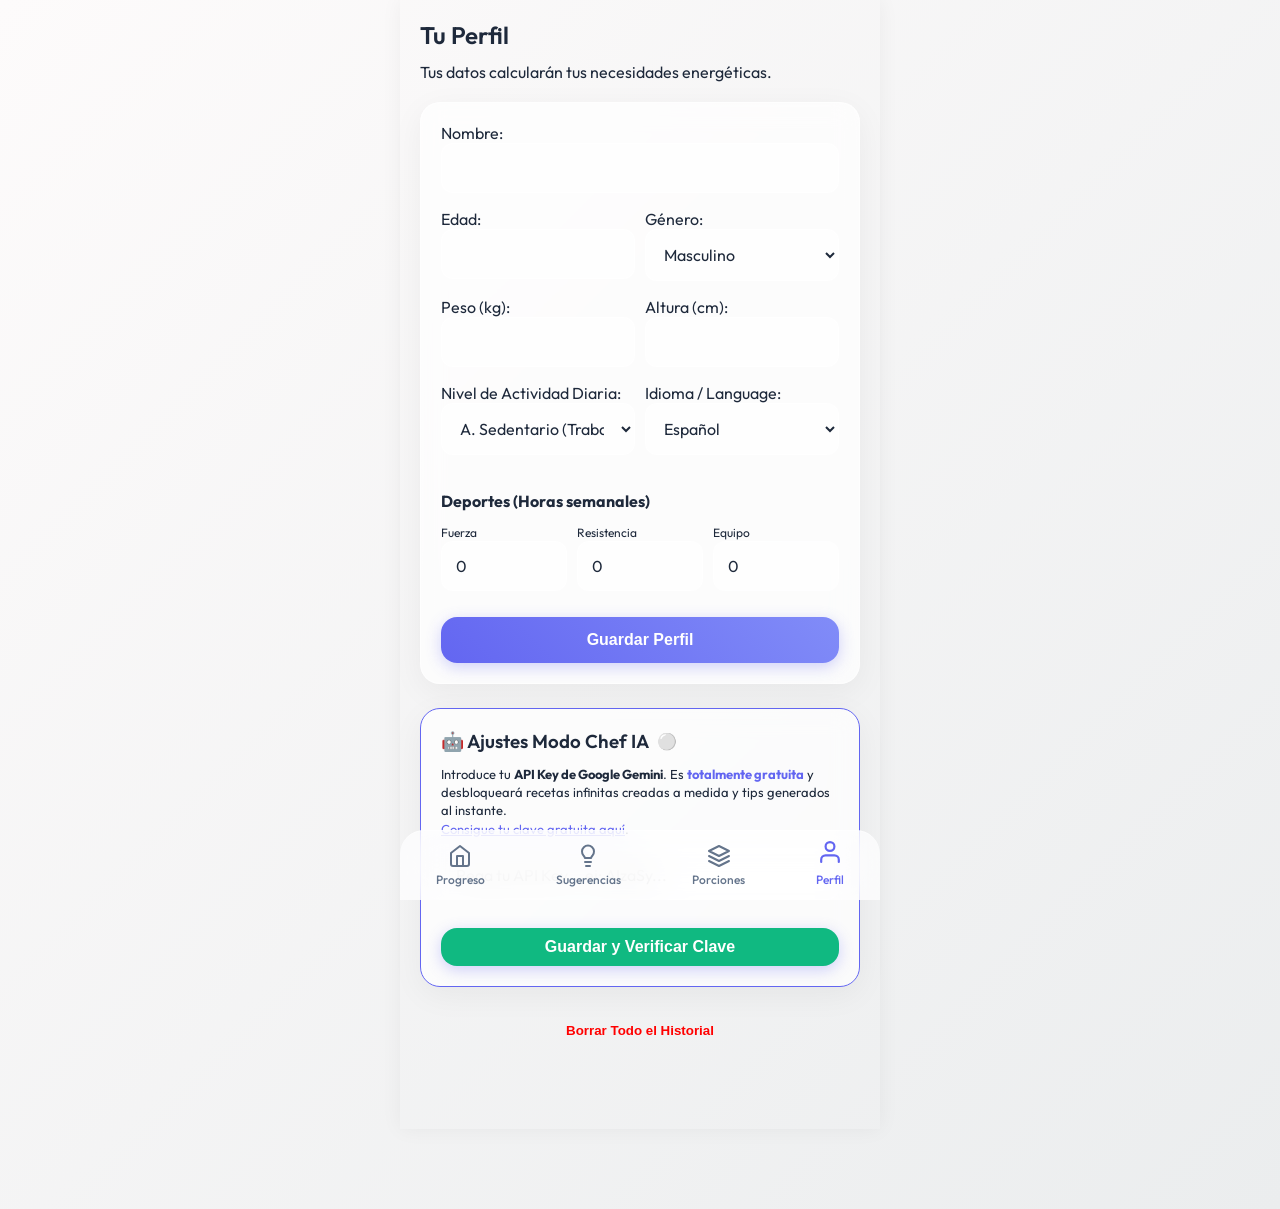
==== index.html @ 9ceb262a "Add files via upload" ====
<!DOCTYPE html>
<html lang="en">
<head>
    <meta charset="UTF-8">
    <meta name="viewport" content="width=device-width, initial-scale=1.0, maximum-scale=1.0, user-scalable=no">
    <title>AESAN Meal Suggestions</title>
    <!-- Google Fonts for Modern Typography -->
    <link rel="preconnect" href="https://fonts.googleapis.com">
    <link rel="preconnect" href="https://fonts.gstatic.com" crossorigin>
    <link href="https://fonts.googleapis.com/css2?family=Outfit:wght@300;400;500;600;700&display=swap" rel="stylesheet">
    <link rel="stylesheet" href="index.css">
</head>
<body>
    <div id="app-container">
        <!-- Main Content Area where views will be injected -->
        <main id="main-content">
            <!-- Loading State -->
            <div class="glass-card flex-center full-height">
                <h2>Loading...</h2>
            </div>
        </main>

        <!-- Bottom Navigation Bar -->
        <nav id="bottom-nav" class="glass-nav">
            <button class="nav-btn active" data-view="home">
                <svg width="24" height="24" viewBox="0 0 24 24" fill="none" stroke="currentColor" stroke-width="2" stroke-linecap="round" stroke-linejoin="round"><path d="M3 9l9-7 9 7v11a2 2 0 0 1-2 2H5a2 2 0 0 1-2-2z"></path><polyline points="9 22 9 12 15 12 15 22"></polyline></svg>
                <span id="nav-progreso">Progreso</span>
            </button>
            <button class="nav-btn" data-view="suggestions">
                <svg width="24" height="24" viewBox="0 0 24 24" fill="none" stroke="currentColor" stroke-width="2" stroke-linecap="round" stroke-linejoin="round"><line x1="9" y1="18" x2="15" y2="18"></line><line x1="10" y1="22" x2="14" y2="22"></line><path d="M15.09 14c.18-.98.65-1.74 1.41-2.5A6 6 0 1 0 7.5 11.5c.76.76 1.23 1.52 1.41 2.5h6.18z"></path></svg>
                <span id="nav-sugerencias">Sugerencias</span>
            </button>
            <button class="nav-btn" data-view="portions">
                <svg width="24" height="24" viewBox="0 0 24 24" fill="none" stroke="currentColor" stroke-width="2" stroke-linecap="round" stroke-linejoin="round"><polygon points="12 2 2 7 12 12 22 7 12 2"></polygon><polyline points="2 17 12 22 22 17"></polyline><polyline points="2 12 12 17 22 12"></polyline></svg>
                <span id="nav-porciones">Porciones</span>
            </button>
            <button class="nav-btn" data-view="profile">
                <svg width="24" height="24" viewBox="0 0 24 24" fill="none" stroke="currentColor" stroke-width="2" stroke-linecap="round" stroke-linejoin="round"><path d="M20 21v-2a4 4 0 0 0-4-4H8a4 4 0 0 0-4 4v2"></path><circle cx="12" cy="7" r="4"></circle></svg>
                <span id="nav-perfil">Perfil</span>
            </button>
        </nav>
    </div>

    <!-- Application Scripts -->
    <script src="app.js"></script>
</body>
<link rel="manifest" href="manifest.json">
<meta name="theme-color" content="#6366f1">
<script>
  if ('serviceWorker' in navigator) {
    navigator.serviceWorker.register('sw.js')
      .then(() => console.log("Service Worker registrado con éxito."));
  }
</script>
</html>
---- index.css ----
:root {
    /* Color Palette - Vibrant, Modern, Aesthetic */
    --bg-gradient: linear-gradient(135deg, #fdfbfb 0%, #ebedee 100%);
    --primary-color: #6366f1; /* Indigo */
    --primary-light: #818cf8;
    --secondary-color: #10b981; /* Emerald for healthy things */
    --accent-color: #f43f5e; /* Rose for alerts/limits */
    --text-main: #1e293b;
    --text-muted: #64748b;
    --card-bg: rgba(255, 255, 255, 0.7);
    --glass-border: rgba(255, 255, 255, 0.5);
    
    /* Variables for dark mode preference */
    @media (prefers-color-scheme: dark) {
        --bg-gradient: linear-gradient(135deg, #0f172a 0%, #1e293b 100%);
        --text-main: #f8fafc;
        --text-muted: #94a3b8;
        --card-bg: rgba(30, 41, 59, 0.7);
        --glass-border: rgba(255, 255, 255, 0.1);
    }
}

* {
    box-sizing: border-box;
    margin: 0;
    padding: 0;
    -webkit-tap-highlight-color: transparent;
}

body {
    font-family: 'Outfit', sans-serif;
    background: var(--bg-gradient);
    color: var(--text-main);
    min-height: 100vh;
    padding-bottom: 80px; /* Space for bottom nav */
    display: flex;
    justify-content: center;
}

#app-container {
    width: 100%;
    max-width: 480px; /* Mobile app constraint on desktop */
    min-height: 100vh;
    position: relative;
    background: transparent;
    box-shadow: 0 0 20px rgba(0,0,0,0.05);
}

#main-content {
    padding: 20px;
    padding-bottom: 90px;
    animation: fadeIn 0.3s ease-in-out;
}

/* Glassmorphism Styles */
.glass-card {
    background: var(--card-bg);
    backdrop-filter: blur(12px);
    -webkit-backdrop-filter: blur(12px);
    border: 1px solid var(--glass-border);
    border-radius: 20px;
    padding: 20px;
    margin-bottom: 16px;
    box-shadow: 0 8px 32px rgba(0, 0, 0, 0.05);
    transition: transform 0.2s ease, box-shadow 0.2s ease;
}

.glass-card:active {
    transform: scale(0.98);
}

/* Bottom Navigation */
.glass-nav {
    position: fixed;
    bottom: 0;
    left: 50%;
    transform: translateX(-50%);
    width: 100%;
    max-width: 480px;
    height: 70px;
    background: var(--card-bg);
    backdrop-filter: blur(20px);
    -webkit-backdrop-filter: blur(20px);
    border-top: 1px solid var(--glass-border);
    display: flex;
    justify-content: space-around;
    align-items: center;
    z-index: 1000;
    border-top-left-radius: 24px;
    border-top-right-radius: 24px;
    padding-bottom: env(safe-area-inset-bottom);
}

.nav-btn {
    background: none;
    border: none;
    display: flex;
    flex-direction: column;
    align-items: center;
    color: var(--text-muted);
    font-family: inherit;
    font-size: 0.75rem;
    font-weight: 500;
    cursor: pointer;
    transition: all 0.3s ease;
    padding: 8px 16px;
    border-radius: 12px;
}

.nav-btn svg {
    margin-bottom: 4px;
    transition: transform 0.3s cubic-bezier(0.175, 0.885, 0.32, 1.275);
}

.nav-btn.active {
    color: var(--primary-color);
}

.nav-btn.active svg {
    transform: translateY(-4px) scale(1.1);
}

/* Typography & Utilities */
h1, h2, h3 {
    margin-bottom: 12px;
    font-weight: 600;
}

.text-gradient {
    background: linear-gradient(45deg, var(--primary-color), #a855f7);
    -webkit-background-clip: text;
    background-clip: text;
    color: transparent;
}

.flex-center {
    display: flex;
    justify-content: center;
    align-items: center;
    flex-direction: column;
}

.full-height {
    min-height: 60vh;
}

/* Animations */
@keyframes fadeIn {
    from { opacity: 0; transform: translateY(10px); }
    to { opacity: 1; transform: translateY(0); }
}

/* Buttons */
.btn-primary {
    background: linear-gradient(45deg, var(--primary-color), var(--primary-light));
    color: white;
    border: none;
    padding: 14px 24px;
    border-radius: 16px;
    font-weight: 600;
    font-size: 1rem;
    cursor: pointer;
    box-shadow: 0 4px 15px rgba(99, 102, 241, 0.3);
    transition: all 0.2s ease;
    width: 100%;
}

.btn-primary:active {
    transform: scale(0.96);
    box-shadow: 0 2px 8px rgba(99, 102, 241, 0.2);
}

/* Form Elements */
input, select {
    width: 100%;
    padding: 14px;
    border-radius: 12px;
    border: 1px solid var(--glass-border);
    background: rgba(255, 255, 255, 0.5);
    color: var(--text-main);
    font-family: inherit;
    margin-bottom: 16px;
    font-size: 1rem;
}

@media (prefers-color-scheme: dark) {
    input, select {
        background: rgba(0, 0, 0, 0.2);
    }
}

/* Filter Chips */
.chips-container {
    display: flex;
    flex-wrap: wrap;
    gap: 8px;
    margin-bottom: 20px;
}

.filter-chip {
    background: var(--card-bg);
    border: 1px solid var(--glass-border);
    padding: 8px 16px;
    border-radius: 20px;
    font-size: 13px;
    cursor: pointer;
    transition: all 0.2s ease;
    display: flex;
    align-items: center;
    gap: 6px;
    color: var(--text-main);
}

.filter-chip:hover {
    background: rgba(255, 255, 255, 0.9);
    transform: translateY(-2px);
}

.filter-chip.active-chip {
    background: var(--primary-color);
    color: white;
    border-color: var(--primary-color);
    box-shadow: 0 4px 10px rgba(99, 102, 241, 0.3);
}

@media (prefers-color-scheme: dark) {
    .filter-chip:hover {
        background: rgba(255, 255, 255, 0.1);
    }
}
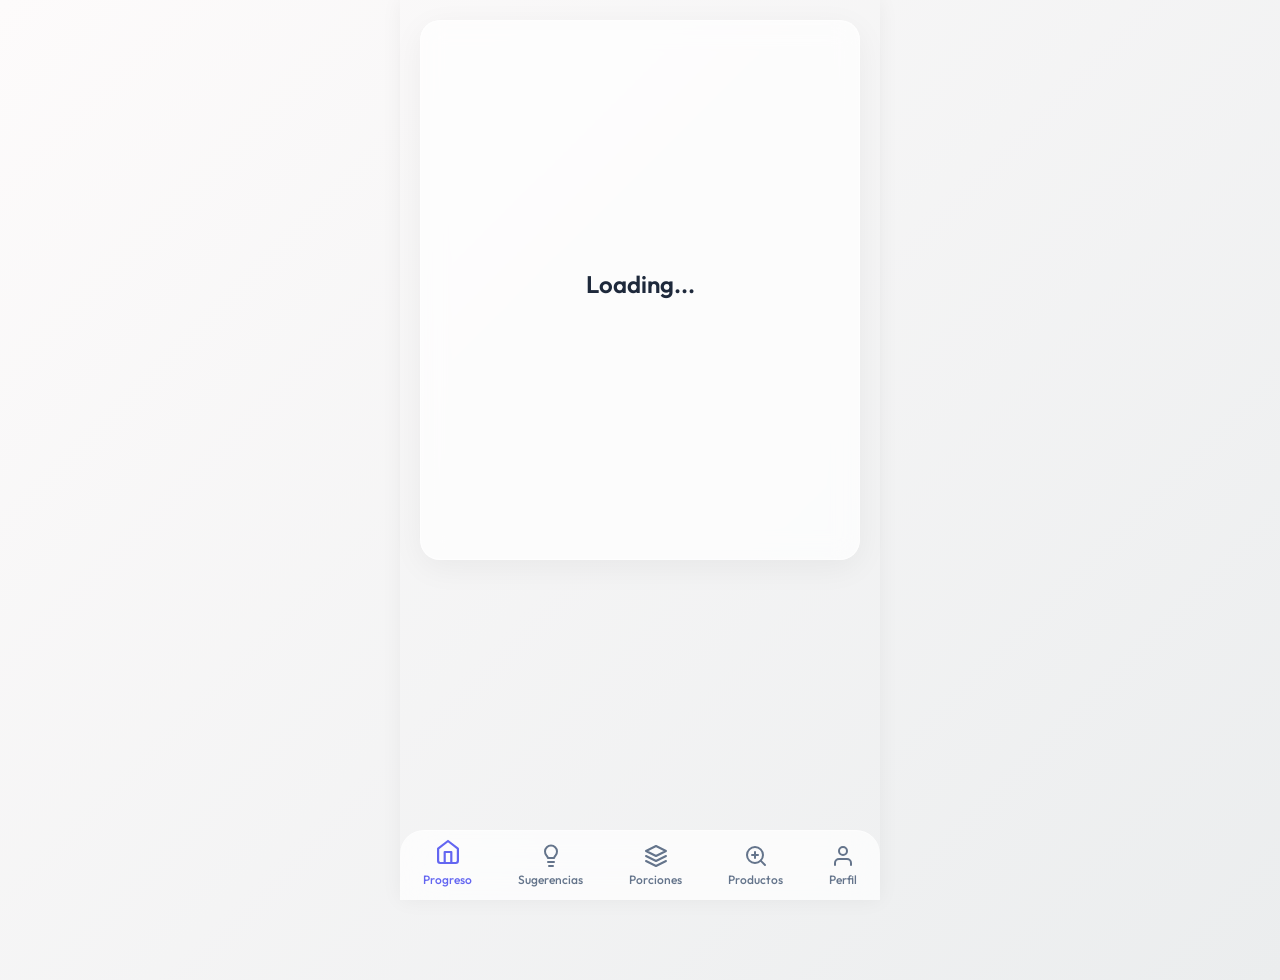
==== commit 21d6644a: "Resolve merge conflicts by keeping stashed changes for the new Products tab" ====
--- a/index.html
+++ b/index.html
@@ -34,6 +34,10 @@
                 <svg width="24" height="24" viewBox="0 0 24 24" fill="none" stroke="currentColor" stroke-width="2" stroke-linecap="round" stroke-linejoin="round"><polygon points="12 2 2 7 12 12 22 7 12 2"></polygon><polyline points="2 17 12 22 22 17"></polyline><polyline points="2 12 12 17 22 12"></polyline></svg>
                 <span id="nav-porciones">Porciones</span>
             </button>
+            <button class="nav-btn" data-view="products">
+                <svg width="24" height="24" viewBox="0 0 24 24" fill="none" stroke="currentColor" stroke-width="2" stroke-linecap="round" stroke-linejoin="round"><circle cx="11" cy="11" r="8"></circle><line x1="21" y1="21" x2="16.65" y2="16.65"></line><line x1="11" y1="8" x2="11" y2="14"></line><line x1="8" y1="11" x2="14" y2="11"></line></svg>
+                <span id="nav-productos">Productos</span>
+            </button>
             <button class="nav-btn" data-view="profile">
                 <svg width="24" height="24" viewBox="0 0 24 24" fill="none" stroke="currentColor" stroke-width="2" stroke-linecap="round" stroke-linejoin="round"><path d="M20 21v-2a4 4 0 0 0-4-4H8a4 4 0 0 0-4 4v2"></path><circle cx="12" cy="7" r="4"></circle></svg>
                 <span id="nav-perfil">Perfil</span>
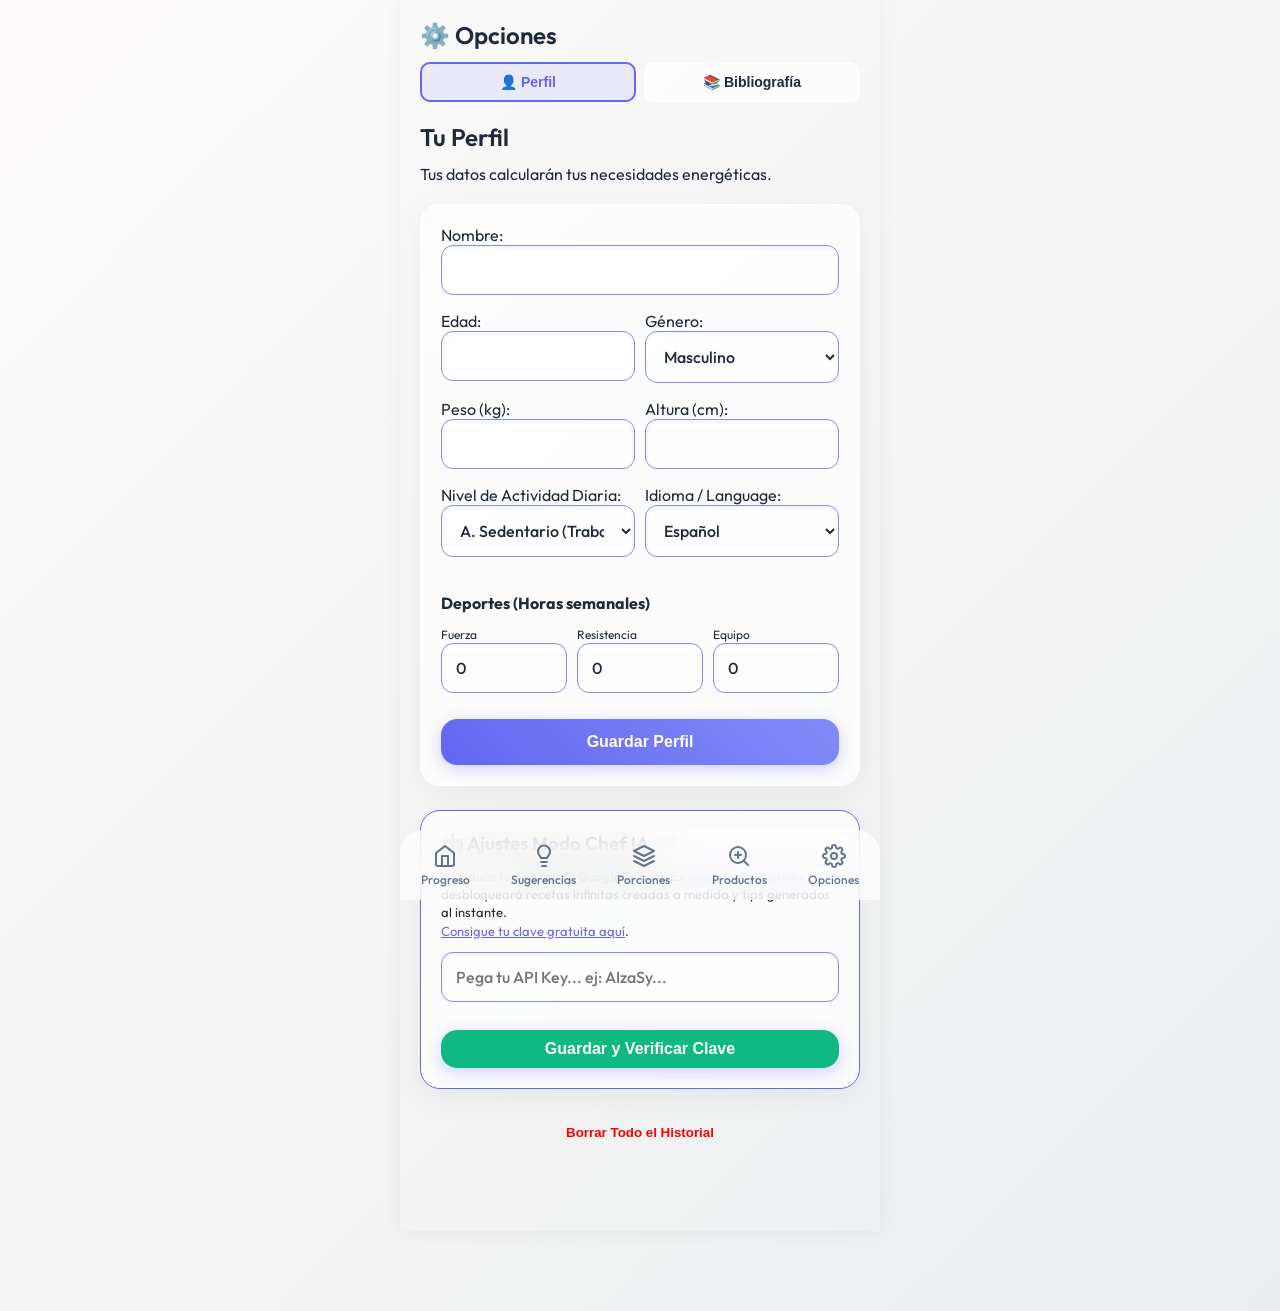
==== commit d6b200f9: "commit" ====
--- a/index.html
+++ b/index.html
@@ -38,14 +38,15 @@
                 <svg width="24" height="24" viewBox="0 0 24 24" fill="none" stroke="currentColor" stroke-width="2" stroke-linecap="round" stroke-linejoin="round"><circle cx="11" cy="11" r="8"></circle><line x1="21" y1="21" x2="16.65" y2="16.65"></line><line x1="11" y1="8" x2="11" y2="14"></line><line x1="8" y1="11" x2="14" y2="11"></line></svg>
                 <span id="nav-productos">Productos</span>
             </button>
-            <button class="nav-btn" data-view="profile">
-                <svg width="24" height="24" viewBox="0 0 24 24" fill="none" stroke="currentColor" stroke-width="2" stroke-linecap="round" stroke-linejoin="round"><path d="M20 21v-2a4 4 0 0 0-4-4H8a4 4 0 0 0-4 4v2"></path><circle cx="12" cy="7" r="4"></circle></svg>
-                <span id="nav-perfil">Perfil</span>
+            <button class="nav-btn" data-view="options">
+                <svg width="24" height="24" viewBox="0 0 24 24" fill="none" stroke="currentColor" stroke-width="2" stroke-linecap="round" stroke-linejoin="round"><circle cx="12" cy="12" r="3"></circle><path d="M19.4 15a1.65 1.65 0 0 0 .33 1.82l.06.06a2 2 0 0 1-2.83 2.83l-.06-.06a1.65 1.65 0 0 0-1.82-.33 1.65 1.65 0 0 0-1 1.51V21a2 2 0 0 1-4 0v-.09A1.65 1.65 0 0 0 9 19.4a1.65 1.65 0 0 0-1.82.33l-.06.06a2 2 0 0 1-2.83-2.83l.06-.06A1.65 1.65 0 0 0 4.68 15a1.65 1.65 0 0 0-1.51-1H3a2 2 0 0 1 0-4h.09A1.65 1.65 0 0 0 4.6 9a1.65 1.65 0 0 0-.33-1.82l-.06-.06a2 2 0 0 1 2.83-2.83l.06.06A1.65 1.65 0 0 0 9 4.68a1.65 1.65 0 0 0 1-1.51V3a2 2 0 0 1 4 0v.09a1.65 1.65 0 0 0 1 1.51 1.65 1.65 0 0 0 1.82-.33l.06-.06a2 2 0 0 1 2.83 2.83l-.06.06A1.65 1.65 0 0 0 19.4 9a1.65 1.65 0 0 0 1.51 1H21a2 2 0 0 1 0 4h-.09a1.65 1.65 0 0 0-1.51 1z"></path></svg>
+                <span id="nav-perfil">Opciones</span>
             </button>
         </nav>
     </div>
 
     <!-- Application Scripts -->
+    <script src="localProducts.js"></script>
     <script src="app.js"></script>
 </body>
 <link rel="manifest" href="manifest.json">
--- a/index.css
+++ b/index.css
@@ -175,17 +175,20 @@
     width: 100%;
     padding: 14px;
     border-radius: 12px;
-    border: 1px solid var(--glass-border);
-    background: rgba(255, 255, 255, 0.5);
-    color: var(--text-main);
+    border: 1px solid var(--primary-light);
+    background: var(--card-bg);
+    color: var(--text-main) !important;
+    font-weight: 500;
     font-family: inherit;
     margin-bottom: 16px;
     font-size: 1rem;
+    box-shadow: inset 0 2px 4px rgba(0,0,0,0.05);
 }
 
 @media (prefers-color-scheme: dark) {
     input, select {
-        background: rgba(0, 0, 0, 0.2);
+        background: rgba(15, 23, 42, 0.8);
+        border: 1px solid rgba(255, 255, 255, 0.2);
     }
 }
 
@@ -228,3 +231,87 @@
         background: rgba(255, 255, 255, 0.1);
     }
 }
+
+/* Search Input - High Contrast */
+.search-input {
+    background: #ffffff !important;
+    color: #1e293b !important;
+    border: 2px solid var(--primary-light) !important;
+    caret-color: var(--primary-color);
+}
+
+.search-input::placeholder {
+    color: #94a3b8 !important;
+}
+
+@media (prefers-color-scheme: dark) {
+    .search-input {
+        background: #1e293b !important;
+        color: #f8fafc !important;
+        border: 2px solid var(--primary-light) !important;
+    }
+    .search-input::placeholder {
+        color: #64748b !important;
+    }
+}
+
+/* Result Cards - Adaptive Contrast */
+.result-card {
+    color: var(--text-main) !important;
+}
+
+.result-card h4, .result-card strong {
+    color: var(--text-main) !important;
+}
+
+.result-card div {
+    color: inherit;
+}
+
+/* Animations */
+@keyframes fadeIn {
+    from { opacity: 0; transform: translateY(-4px); }
+    to { opacity: 1; transform: translateY(0); }
+}
+
+.search-input {
+    box-sizing: border-box;
+}
+
+/* MacroFactor Style Search Results */
+.search-parent-row:hover {
+    background: rgba(99, 102, 241, 0.05);
+}
+
+.search-child-row:hover {
+    background: rgba(99, 102, 241, 0.03);
+}
+
+.variation-badge {
+    background: var(--primary-light);
+    color: white;
+    padding: 2px 6px;
+    border-radius: 6px;
+    font-size: 9px;
+    text-transform: uppercase;
+    letter-spacing: 0.5px;
+    margin-right: 4px;
+    font-weight: 700;
+}
+
+@media (prefers-color-scheme: dark) {
+    .search-parent-row {
+        background: rgba(30, 41, 59, 0.4);
+    }
+    .search-parent-row:hover {
+        background: rgba(99, 102, 241, 0.15);
+    }
+    .search-child-row:hover {
+        background: rgba(99, 102, 241, 0.1);
+    }
+    .variation-badge {
+        background: var(--primary-color);
+        color: rgba(255, 255, 255, 0.9);
+    }
+}
+
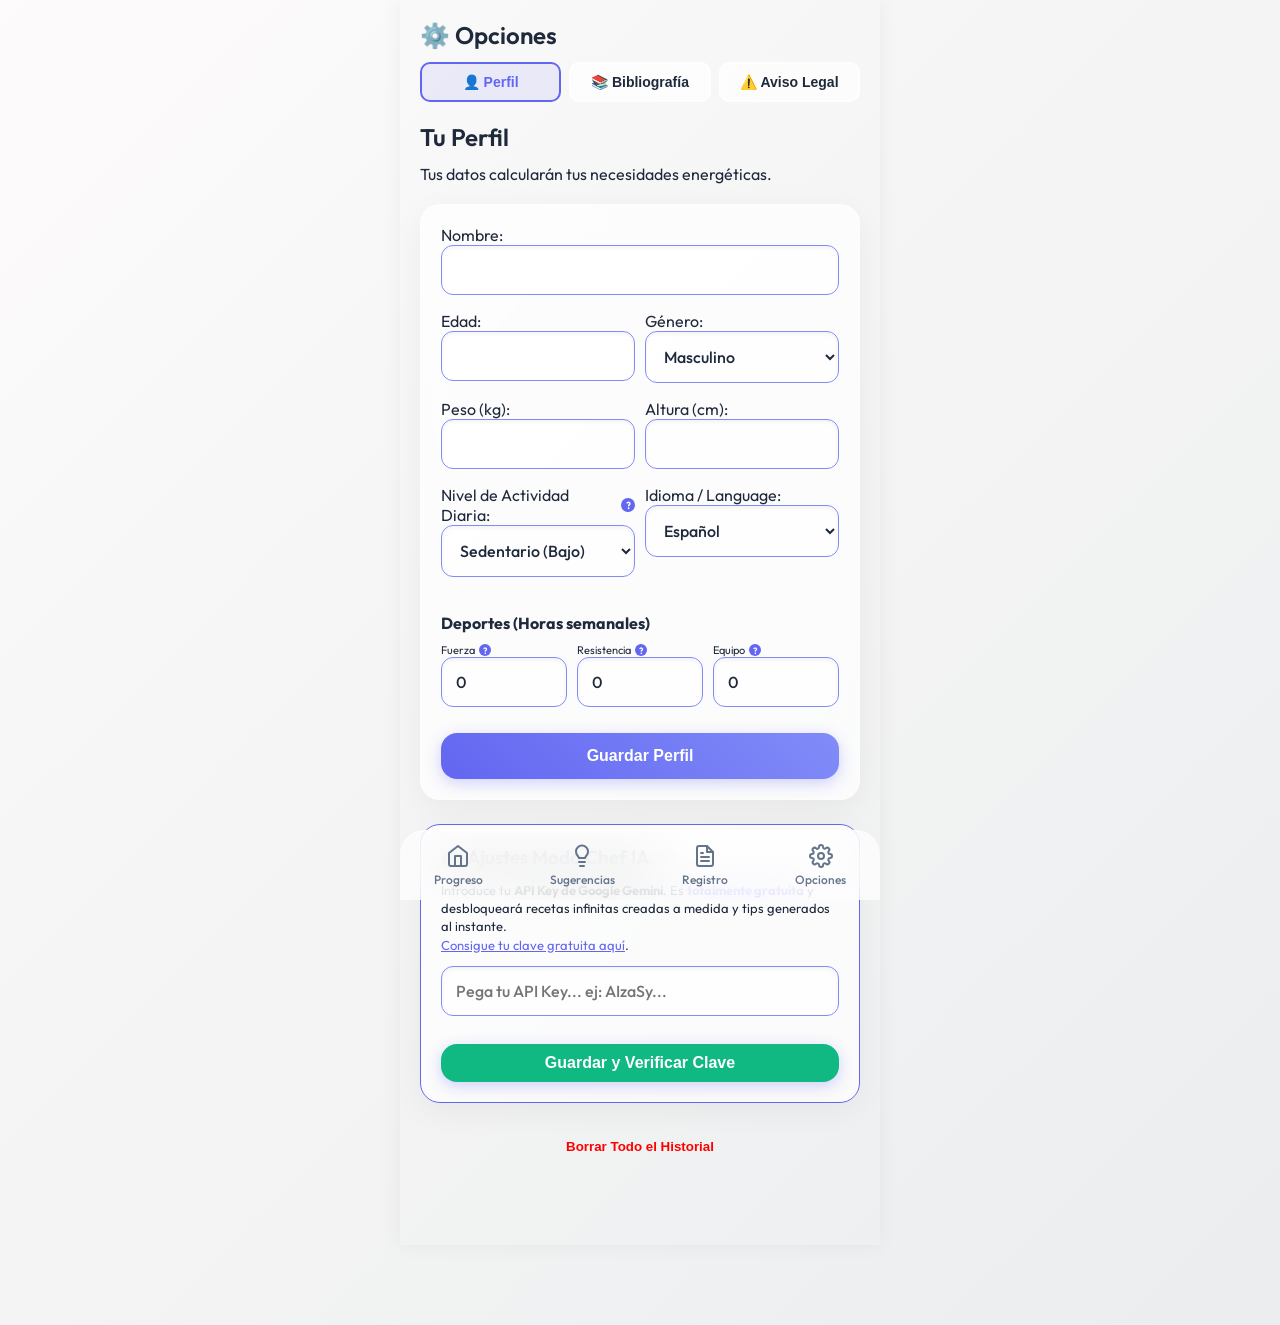
==== commit ff26c2f2: "rafael" ====
--- a/index.html
+++ b/index.html
@@ -30,13 +30,15 @@
                 <svg width="24" height="24" viewBox="0 0 24 24" fill="none" stroke="currentColor" stroke-width="2" stroke-linecap="round" stroke-linejoin="round"><line x1="9" y1="18" x2="15" y2="18"></line><line x1="10" y1="22" x2="14" y2="22"></line><path d="M15.09 14c.18-.98.65-1.74 1.41-2.5A6 6 0 1 0 7.5 11.5c.76.76 1.23 1.52 1.41 2.5h6.18z"></path></svg>
                 <span id="nav-sugerencias">Sugerencias</span>
             </button>
-            <button class="nav-btn" data-view="portions">
-                <svg width="24" height="24" viewBox="0 0 24 24" fill="none" stroke="currentColor" stroke-width="2" stroke-linecap="round" stroke-linejoin="round"><polygon points="12 2 2 7 12 12 22 7 12 2"></polygon><polyline points="2 17 12 22 22 17"></polyline><polyline points="2 12 12 17 22 12"></polyline></svg>
-                <span id="nav-porciones">Porciones</span>
-            </button>
-            <button class="nav-btn" data-view="products">
-                <svg width="24" height="24" viewBox="0 0 24 24" fill="none" stroke="currentColor" stroke-width="2" stroke-linecap="round" stroke-linejoin="round"><circle cx="11" cy="11" r="8"></circle><line x1="21" y1="21" x2="16.65" y2="16.65"></line><line x1="11" y1="8" x2="11" y2="14"></line><line x1="8" y1="11" x2="14" y2="11"></line></svg>
-                <span id="nav-productos">Productos</span>
+            <button class="nav-btn" data-view="registro">
+                <svg width="24" height="24" viewBox="0 0 24 24" fill="none" stroke="currentColor" stroke-width="2" stroke-linecap="round" stroke-linejoin="round">
+                  <path d="M14 2H6a2 2 0 0 0-2 2v16a2 2 0 0 0 2 2h12a2 2 0 0 0 2-2V8z"></path>
+                  <polyline points="14 2 14 8 20 8"></polyline>
+                  <line x1="16" y1="13" x2="8" y2="13"></line>
+                  <line x1="16" y1="17" x2="8" y2="17"></line>
+                  <polyline points="10 9 9 9 8 9"></polyline>
+                </svg>
+                <span id="nav-registro">Registro</span>
             </button>
             <button class="nav-btn" data-view="options">
                 <svg width="24" height="24" viewBox="0 0 24 24" fill="none" stroke="currentColor" stroke-width="2" stroke-linecap="round" stroke-linejoin="round"><circle cx="12" cy="12" r="3"></circle><path d="M19.4 15a1.65 1.65 0 0 0 .33 1.82l.06.06a2 2 0 0 1-2.83 2.83l-.06-.06a1.65 1.65 0 0 0-1.82-.33 1.65 1.65 0 0 0-1 1.51V21a2 2 0 0 1-4 0v-.09A1.65 1.65 0 0 0 9 19.4a1.65 1.65 0 0 0-1.82.33l-.06.06a2 2 0 0 1-2.83-2.83l.06-.06A1.65 1.65 0 0 0 4.68 15a1.65 1.65 0 0 0-1.51-1H3a2 2 0 0 1 0-4h.09A1.65 1.65 0 0 0 4.6 9a1.65 1.65 0 0 0-.33-1.82l-.06-.06a2 2 0 0 1 2.83-2.83l.06.06A1.65 1.65 0 0 0 9 4.68a1.65 1.65 0 0 0 1-1.51V3a2 2 0 0 1 4 0v.09a1.65 1.65 0 0 0 1 1.51 1.65 1.65 0 0 0 1.82-.33l.06-.06a2 2 0 0 1 2.83 2.83l-.06.06A1.65 1.65 0 0 0 19.4 9a1.65 1.65 0 0 0 1.51 1H21a2 2 0 0 1 0 4h-.09a1.65 1.65 0 0 0-1.51 1z"></path></svg>
--- a/index.css
+++ b/index.css
@@ -39,11 +39,12 @@
 
 #app-container {
     width: 100%;
-    max-width: 480px; /* Mobile app constraint on desktop */
+    max-width: 480px;
     min-height: 100vh;
     position: relative;
     background: transparent;
     box-shadow: 0 0 20px rgba(0,0,0,0.05);
+    overflow-x: hidden; /* Prevent horizontal scroll on container level */
 }
 
 #main-content {
@@ -89,6 +90,7 @@
     border-top-left-radius: 24px;
     border-top-right-radius: 24px;
     padding-bottom: env(safe-area-inset-bottom);
+    box-sizing: border-box;
 }
 
 .nav-btn {
@@ -315,3 +317,34 @@
     }
 }
 
+@media (max-width: 400px) {
+    #main-content {
+        padding: 16px 10px;
+    }
+    .nav-btn {
+        padding: 8px 2px;
+        font-size: 10px;
+    }
+    .nav-btn span {
+        display: block;
+        max-width: 55px;
+        overflow: hidden;
+        text-overflow: ellipsis;
+        white-space: nowrap;
+    }
+    .nav-btn svg {
+        width: 20px;
+        height: 20px;
+    }
+    .glass-card {
+        padding: 16px 12px;
+        border-radius: 16px;
+    }
+}
+
+@media (max-width: 340px) {
+    .nav-btn span {
+        font-size: 9px;
+        max-width: 50px;
+    }
+}
